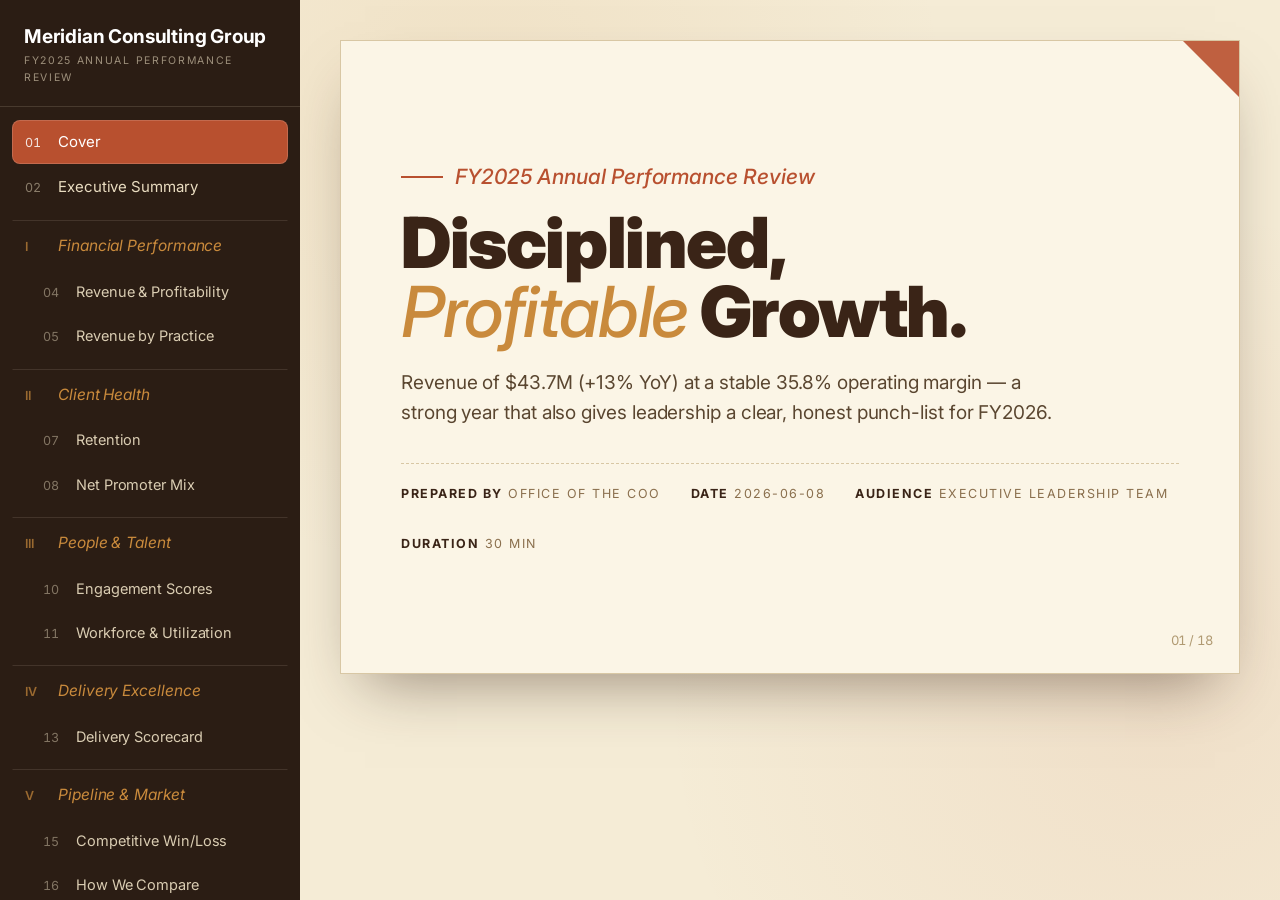
==== .claude/skills/compose-html-slides/references/example_deck.html @ 45d99c1e "feat: compose-html-slides スキルを追加（narrative.md → HTMLスライドデッキ） - compose-html-slides スキルを新規作成（プロジェクトスコ" ====
<!DOCTYPE html>
<html lang="en">
<head>
<meta charset="UTF-8">
<meta name="viewport" content="width=device-width, initial-scale=1.0">
<title>FY2025 Annual Performance Review — Meridian Consulting Group</title>
<link rel="preconnect" href="https://fonts.googleapis.com">
<link rel="preconnect" href="https://fonts.gstatic.com" crossorigin>
<link href="https://fonts.googleapis.com/css2?family=Inter:ital,wght@0,400..900;1,400..700&display=swap" rel="stylesheet">
<style>
  :root{
    /* ============ PALETTE ============ */
    --paper:#f5ecd6; --ink:#2b1d14; --espresso:#3a2417; --crema:#c98a3c;
    --terracotta:#b8502f; --olive:#7a7340; --line:#d8c7a4; --soft:#efe2c4;
    --nav-bg:#2b1d14; --nav-ink:#e9dcc0; --good:#6f7a3a;

    /* ============ TYPE SCALE ============
       ▼▼ MASTER KNOB — change ONLY this to resize EVERY piece of text on every
          slide at once.  1 = 100% (as designed) · 1.1 = +10% · 0.9 = −10%.
       To nudge a single role instead, edit its individual token below. */
    --fs-scale:1;

    /* headings & display */
    --fs-h1:         calc(clamp(40px,5.5vw,72px) * var(--fs-scale));
    --fs-h2:         calc(28px   * var(--fs-scale));
    --fs-h2i:        calc(15px   * var(--fs-scale));   /* circled section number */
    --fs-kicker:     calc(21px   * var(--fs-scale));   /* "Part I" / eyebrow      */
    --fs-quote:      calc(clamp(26px,3.3vw,42px) * var(--fs-scale));
    --fs-statnum:    calc(clamp(32px,4.4vw,52px) * var(--fs-scale));
    --fs-donutnum:   calc(34px   * var(--fs-scale));
    --fs-calloutbig: calc(54px   * var(--fs-scale));

    /* body & labels */
    --fs-lede:       calc(19px   * var(--fs-scale));   /* primary slide prose     */
    --fs-lede-sm:    calc(16.5px * var(--fs-scale));   /* secondary slide prose    */
    --fs-meta:       calc(12.5px * var(--fs-scale));   /* cover meta row           */
    --fs-statcap:    calc(14px   * var(--fs-scale));
    --fs-src:        calc(12.5px * var(--fs-scale));   /* source attribution       */
    --fs-note:       calc(11px   * var(--fs-scale));
    --fs-pageno:     calc(13px   * var(--fs-scale));

    /* chart elements */
    --fs-bartitle:   calc(17px   * var(--fs-scale));
    --fs-barname:    calc(17px   * var(--fs-scale));
    --fs-barval:     calc(17px   * var(--fs-scale));
    --fs-barsmall:   calc(13px   * var(--fs-scale));
    --fs-tick:       calc(11px   * var(--fs-scale));
    --fs-chip:       calc(13px   * var(--fs-scale));
    --fs-legend:     calc(15.5px * var(--fs-scale));
    --fs-donutcap:   calc(11px   * var(--fs-scale));
    --fs-vlab:       calc(18px   * var(--fs-scale));   /* line-chart value labels  */
    --fs-xlab:       calc(13px   * var(--fs-scale));   /* line-chart x labels      */
    --fs-callout:    calc(16px   * var(--fs-scale));
    --fs-bullegend:  calc(14px   * var(--fs-scale));
    --fs-bullbl:     calc(15px   * var(--fs-scale));
    --fs-bulsmall:   calc(12.5px * var(--fs-scale));
    --fs-bulvals:    calc(13.5px * var(--fs-scale));

    /* points / takeaways / q&a */
    --fs-ptic:       calc(23px   * var(--fs-scale));
    --fs-pth3:       calc(17px   * var(--fs-scale));
    --fs-ptp:        calc(14px   * var(--fs-scale));
    --fs-take:       calc(17px   * var(--fs-scale));
    --fs-qaq:        calc(20px   * var(--fs-scale));
    --fs-qaa:        calc(16.5px * var(--fs-scale));

    /* left nav */
    --fs-brand:      calc(19px   * var(--fs-scale));
    --fs-brandsub:   calc(10.5px * var(--fs-scale));
    --fs-nav:        calc(15px   * var(--fs-scale));
    --fs-navnum:     calc(12.5px * var(--fs-scale));
    --fs-navpart:    calc(15.5px * var(--fs-scale));
    --fs-navsub:     calc(14.5px * var(--fs-scale));
    --fs-foot:       calc(12px   * var(--fs-scale));

    /* ============ LAYOUT ============ */
    --nav-w:300px;          /* left navigation width                              */
    --slide-max:1040px;     /* slide content max width                            */
    --slide-min-h:585px;    /* 1040*9/16 ≈ 585 → minimum 16:9; grows taller w/ content */
    --slide-pad:56px 60px;  /* slide inner padding                                */
    --fs-watermark:340px;   /* decorative chapter numeral (independent of --fs-scale) */
  }
  *{box-sizing:border-box;margin:0;padding:0;}
  body{font-family:"Inter",-apple-system,system-ui,sans-serif;color:var(--ink);
    background:var(--espresso);line-height:1.6;-webkit-font-smoothing:antialiased;
    letter-spacing:-.005em;display:flex;height:100vh;overflow:hidden;}
  /* tabular figures for all numeric display elements (column alignment) */
  .stat .num,.bar .val,.bul .vals,.pageno,.donut .center b,.legend b,.chip,
  .linechart .vlab,.nav a .n{font-variant-numeric:tabular-nums;font-feature-settings:"tnum" 1;}

  /* ============ LEFT NAV ============ */
  .nav{width:var(--nav-w);flex:0 0 var(--nav-w);background:var(--nav-bg);color:var(--nav-ink);
    height:100vh;overflow-y:auto;padding:26px 0;display:flex;flex-direction:column;}
  .nav .brand{padding:0 24px 20px;border-bottom:1px solid rgba(233,220,192,.15);}
  .nav .brand b{font-family:"Inter",sans-serif;font-size:var(--fs-brand);color:#fff;display:block;letter-spacing:-.01em;line-height:1.2;}
  .nav .brand span{font-size:var(--fs-brandsub);letter-spacing:.16em;text-transform:uppercase;opacity:.6;display:block;margin-top:4px;}
  .nav ul{list-style:none;padding:12px 0;flex:1;}
  .nav li{margin:1px 12px;}
  .nav a{display:flex;gap:11px;align-items:baseline;padding:9px 12px;border-radius:8px;
    text-decoration:none;color:var(--nav-ink);font-size:var(--fs-nav);transition:.18s;border:1px solid transparent;}
  .nav a .n{font-family:"Inter",sans-serif;font-size:var(--fs-navnum);opacity:.5;min-width:22px;}
  .nav a:hover{background:rgba(233,220,192,.08);}
  .nav a.active{background:var(--terracotta);color:#fff;border-color:rgba(255,255,255,.15);}
  .nav a.active .n{opacity:.85;}
  .nav a.part{margin-top:11px;font-family:"Inter",sans-serif;font-style:italic;font-size:var(--fs-navpart);
    color:var(--crema);border-top:1px solid rgba(233,220,192,.12);border-radius:0 0 8px 8px;padding-top:13px;}
  .nav a.part .n{font-style:normal;font-weight:600;opacity:.7;}
  .nav a.part:hover{background:rgba(233,220,192,.06);}
  .nav a.part.active{background:var(--terracotta);color:#fff;border-radius:8px;border-top-color:transparent;}
  .nav a.sub{padding-left:30px;font-size:var(--fs-navsub);opacity:.92;}
  .nav .foot{padding:16px 24px 0;font-size:var(--fs-foot);opacity:.45;border-top:1px solid rgba(233,220,192,.15);}
  .nav .foot kbd{background:rgba(233,220,192,.15);border-radius:4px;padding:1px 6px;font-family:inherit;}

  /* ============ RIGHT STAGE ============ */
  .stage{flex:1;height:100vh;overflow-y:auto;padding:40px;
    background:var(--paper);
    background-image:
      radial-gradient(circle at 18% 12%, rgba(201,138,60,.10), transparent 42%),
      radial-gradient(circle at 88% 78%, rgba(184,80,47,.08), transparent 45%);}

  .slide{display:none;max-width:var(--slide-max);margin:0 auto;background:#fbf5e6;
    border:1px solid var(--line);min-height:var(--slide-min-h);
    box-shadow:0 30px 60px -25px rgba(58,36,23,.5);
    padding:var(--slide-pad);position:relative;overflow:hidden;
    animation:fade .45s ease;}
  .slide.show{display:block;}
  @keyframes fade{from{opacity:0;transform:translateY(12px);}to{opacity:1;transform:none;}}
  .slide::after{content:"";position:absolute;top:0;right:0;width:0;height:0;
    border-style:solid;border-width:0 56px 56px 0;
    border-color:transparent var(--terracotta) transparent transparent;opacity:.9;}
  .pageno{position:absolute;bottom:22px;right:26px;font-family:"Inter",sans-serif;
    font-size:var(--fs-pageno);color:#b09a72;}

  /* shared type */
  .kicker{font-family:"Inter",sans-serif;font-style:italic;font-weight:500;color:var(--terracotta);
    font-size:var(--fs-kicker);display:flex;align-items:center;gap:12px;}
  .kicker::before{content:"";width:42px;height:2px;background:var(--terracotta);}
  h1{font-family:"Inter",sans-serif;font-weight:900;font-size:var(--fs-h1);
    line-height:.98;letter-spacing:-.02em;color:var(--espresso);margin:14px 0 8px;}
  h1 em{font-style:italic;font-weight:500;color:var(--crema);}
  h2{font-family:"Inter",sans-serif;font-weight:600;font-size:var(--fs-h2);color:var(--espresso);
    margin-bottom:10px;display:flex;align-items:baseline;gap:12px;}
  h2 i{font-style:normal;color:var(--crema);font-size:var(--fs-h2i);border:1.5px solid var(--crema);
    border-radius:50%;width:30px;height:30px;display:inline-flex;align-items:center;justify-content:center;flex:0 0 auto;}
  .lede{max-width:680px;color:#5a4630;font-size:var(--fs-lede);margin-top:14px;}
  .lede.sm{font-size:var(--fs-lede-sm);}

  /* source attribution */
  .src{margin-top:18px;font-size:var(--fs-src);color:#9a815c;font-style:italic;letter-spacing:.02em;}
  .src + .src{margin-top:3px;}
  .note{font-size:var(--fs-note);color:#b08a5a;font-style:italic;}

  /* cover / chapter */
  .cover{display:flex;flex-direction:column;justify-content:center;min-height:520px;}
  .cover .meta{margin-top:34px;padding-top:20px;border-top:1px dashed var(--line);
    display:flex;gap:30px;flex-wrap:wrap;font-size:var(--fs-meta);color:#8a6f4d;text-transform:uppercase;letter-spacing:.12em;}
  .cover .meta b{color:var(--espresso);}
  .chapter .watermark{position:absolute;top:-30px;right:20px;font-family:"Inter",sans-serif;
    font-weight:900;font-size:var(--fs-watermark);line-height:1;color:rgba(184,80,47,.07);pointer-events:none;z-index:0;}
  .chapter .cover{position:relative;z-index:1;}
  .chapter h1{font-weight:800;}

  /* stats */
  .stats{display:grid;grid-template-columns:repeat(3,1fr);margin:8px 0 0;
    border-top:2px solid var(--espresso);border-bottom:2px solid var(--espresso);}
  .stats.four{grid-template-columns:repeat(4,1fr);}
  .stat{padding:26px 20px;border-right:1px solid var(--line);}
  .stat:last-child{border-right:none;}
  .stat .num{font-family:"Inter",sans-serif;font-weight:900;font-size:var(--fs-statnum);
    line-height:1;color:var(--terracotta);letter-spacing:-.02em;}
  .stat .num span{font-size:.40em;color:var(--espresso);font-weight:600;}
  .stat .cap{margin-top:10px;font-size:var(--fs-statcap);color:#6b543a;}

  /* bars */
  .barwrap{margin-top:6px;}
  .bar-title{font-family:"Inter",sans-serif;font-size:var(--fs-bartitle);color:var(--espresso);margin:0 0 14px;font-weight:600;}
  .bar{margin-bottom:16px;}
  .bar .row{display:flex;justify-content:space-between;align-items:baseline;margin-bottom:6px;}
  .bar .name{font-size:var(--fs-barname);font-weight:500;}
  .bar .val{font-family:"Inter",sans-serif;font-weight:600;font-size:var(--fs-barval);color:var(--terracotta);}
  .bar .val small{font-family:"Inter",sans-serif;font-weight:400;font-size:var(--fs-barsmall);color:#9a815c;margin-left:4px;}
  .track{height:16px;background:var(--soft);border-radius:3px;overflow:hidden;position:relative;}
  .fill{height:100%;width:0;border-radius:3px;background:linear-gradient(90deg,var(--crema),var(--terracotta));}
  .fill.down{background:linear-gradient(90deg,#bcae7a,var(--olive));}
  .show .fill{animation:grow 1.1s cubic-bezier(.2,.7,.2,1) forwards;}
  @keyframes grow{to{width:var(--w);}}
  .tick{position:absolute;top:-3px;bottom:-3px;width:2px;background:var(--espresso);opacity:.55;}
  .tick::after{content:attr(data-label);position:absolute;top:-15px;left:50%;transform:translateX(-50%);
    font-size:var(--fs-tick);color:#8a6f4d;white-space:nowrap;font-family:"Inter",sans-serif;}
  .chip{font-family:"Inter",sans-serif;font-weight:600;font-size:var(--fs-chip);margin-left:10px;padding:1px 8px;border-radius:11px;}
  .chip.up{color:var(--good);background:rgba(111,122,58,.14);}
  .chip.dn{color:var(--terracotta);background:rgba(184,80,47,.12);}

  /* two-col */
  .two{display:grid;grid-template-columns:1fr 1fr;gap:46px;align-items:start;margin-top:8px;}
  .two.wide-left{grid-template-columns:1.15fr .85fr;}

  /* donut */
  .donut-wrap{display:flex;flex-direction:column;align-items:center;gap:22px;}
  .donut{position:relative;width:210px;height:210px;}
  .donut svg{transform:rotate(-90deg);}
  .ring{fill:none;stroke-width:28;stroke-dasharray:var(--dash);stroke-dashoffset:var(--off);}
  .show .ring{animation:draw 1.3s ease forwards;}
  @keyframes draw{from{stroke-dasharray:0 999;}}
  .donut .center{position:absolute;inset:0;display:flex;flex-direction:column;align-items:center;justify-content:center;}
  .donut .center b{font-family:"Inter",sans-serif;font-size:var(--fs-donutnum);color:var(--espresso);line-height:1;}
  .donut .center span{font-size:var(--fs-donutcap);color:#8a6f4d;letter-spacing:.1em;}
  .legend{display:flex;flex-direction:column;gap:9px;width:100%;}
  .legend div{display:flex;align-items:center;gap:10px;font-size:var(--fs-legend);}
  .legend i{width:13px;height:13px;border-radius:3px;flex:0 0 auto;}
  .legend b{margin-left:auto;font-family:"Inter",sans-serif;}
  .legend small{color:#8a6f4d;}

  /* line chart */
  .linechart{width:100%;height:auto;}
  .linechart .axis{stroke:var(--line);stroke-width:1;}
  .linechart .area{fill:url(#lg);opacity:.9;}
  .linechart .ln{fill:none;stroke:var(--terracotta);stroke-width:3;stroke-linejoin:round;
    stroke-dasharray:900;stroke-dashoffset:900;}
  .show .linechart .ln{animation:trace 1.4s ease forwards;}
  @keyframes trace{to{stroke-dashoffset:0;}}
  .linechart .dot{fill:#fbf5e6;stroke:var(--terracotta);stroke-width:3;}
  .linechart .vlab{font-family:"Inter",sans-serif;font-weight:700;font-size:var(--fs-vlab);fill:var(--espresso);text-anchor:middle;}
  .linechart .xlab{font-size:var(--fs-xlab);fill:#8a6f4d;text-anchor:middle;}

  /* points */
  .plist{display:grid;grid-template-columns:repeat(3,1fr);gap:26px;margin-top:8px;}
  .pt .ic{width:48px;height:48px;border-radius:13px;background:var(--espresso);color:#fbf5e6;
    display:flex;align-items:center;justify-content:center;font-family:"Inter",sans-serif;
    font-style:italic;font-size:var(--fs-ptic);margin-bottom:14px;}
  .pt:nth-child(2) .ic{background:var(--terracotta);}
  .pt:nth-child(3) .ic{background:var(--olive);}
  .pt h3{font-size:var(--fs-pth3);color:var(--espresso);margin-bottom:6px;}
  .pt p{font-size:var(--fs-ptp);color:#6b543a;}

  /* callout */
  .callout{margin-top:24px;border-left:5px solid var(--terracotta);background:#fff;
    padding:18px 24px;border-radius:0 10px 10px 0;display:flex;align-items:center;gap:22px;}
  .callout .big{font-family:"Inter",sans-serif;font-weight:900;font-size:var(--fs-calloutbig);color:var(--terracotta);line-height:1;}
  .callout .txt{font-size:var(--fs-callout);color:#5a4630;}
  .callout .txt b{color:var(--espresso);}

  /* bullet (benchmark) chart */
  .bullet-legend{display:flex;gap:22px;flex-wrap:wrap;font-size:var(--fs-bullegend);color:#6b543a;margin:6px 0 18px;}
  .bullet-legend span{display:flex;align-items:center;gap:7px;}
  .bullet-legend .dotm{width:13px;height:13px;border-radius:50%;background:var(--terracotta);border:2px solid #fff;box-shadow:0 1px 2px rgba(0,0,0,.3);}
  .bullet-legend .linei{width:14px;height:2px;background:#9a815c;}
  .bullet-legend .linet{width:14px;height:2px;background:var(--olive);}
  .bul{display:grid;grid-template-columns:230px 1fr 140px;gap:16px;align-items:center;margin-bottom:12px;}
  .bul .lbl{font-size:var(--fs-bullbl);color:var(--ink);line-height:1.3;}
  .bul .lbl small{display:block;color:#9a815c;font-size:var(--fs-bulsmall);}
  .bul .track2{position:relative;height:20px;background:var(--soft);border-radius:5px;}
  .bul .band{position:absolute;top:0;bottom:0;background:rgba(122,115,64,.16);border-radius:5px;}
  .bul .ind{position:absolute;top:-3px;bottom:-3px;width:2px;background:#9a815c;}
  .bul .topq{position:absolute;top:-3px;bottom:-3px;width:2px;background:var(--olive);}
  .bul .mcg{position:absolute;top:50%;width:14px;height:14px;border-radius:50%;background:var(--terracotta);
    transform:translate(-50%,-50%);border:2px solid #fff;box-shadow:0 1px 3px rgba(0,0,0,.35);z-index:2;}
  .bul .vals{font-size:var(--fs-bulvals);color:#8a6f4d;text-align:right;font-family:"Inter",sans-serif;letter-spacing:.01em;}
  .bul .vals b{color:var(--terracotta);}

  /* takeaways */
  .takeaways{list-style:none;margin-top:10px;}
  .takeaways li{position:relative;padding:14px 0 14px 30px;border-bottom:1px dashed var(--line);font-size:var(--fs-take);color:#5a4630;}
  .takeaways li:last-child{border-bottom:none;}
  .takeaways li::before{content:"";position:absolute;left:4px;top:20px;width:9px;height:9px;border-radius:50%;background:var(--terracotta);}
  .takeaways li b{color:var(--espresso);}

  /* Q&A */
  .qa{display:flex;flex-direction:column;gap:18px;margin-top:8px;}
  .qa .item{background:#fff;border:1px solid var(--line);border-radius:12px;padding:20px 24px;}
  .qa .q{font-family:"Inter",sans-serif;font-style:italic;font-weight:500;font-size:var(--fs-qaq);color:var(--terracotta);margin-bottom:8px;}
  .qa .a{font-size:var(--fs-qaa);color:#5a4630;}

  .big-quote{font-family:"Inter",sans-serif;font-size:var(--fs-quote);line-height:1.25;
    color:var(--espresso);max-width:820px;font-weight:500;}
  .big-quote em{color:var(--terracotta);font-style:italic;}
</style>
</head>
<body>

  <!-- ============ LEFT NAVIGATION ============ -->
  <nav class="nav">
    <div class="brand">
      <b>Meridian Consulting Group</b>
      <span>FY2025 Annual Performance Review</span>
    </div>
    <ul id="navlist">
      <li><a href="#" data-i="0" class="active"><span class="n">01</span>Cover</a></li>
      <li><a href="#" data-i="1"><span class="n">02</span>Executive Summary</a></li>

      <li><a href="#" data-i="2" class="part"><span class="n">I</span>Financial Performance</a></li>
      <li><a href="#" data-i="3" class="sub"><span class="n">04</span>Revenue &amp; Profitability</a></li>
      <li><a href="#" data-i="4" class="sub"><span class="n">05</span>Revenue by Practice</a></li>

      <li><a href="#" data-i="5" class="part"><span class="n">II</span>Client Health</a></li>
      <li><a href="#" data-i="6" class="sub"><span class="n">07</span>Retention</a></li>
      <li><a href="#" data-i="7" class="sub"><span class="n">08</span>Net Promoter Mix</a></li>

      <li><a href="#" data-i="8" class="part"><span class="n">III</span>People &amp; Talent</a></li>
      <li><a href="#" data-i="9" class="sub"><span class="n">10</span>Engagement Scores</a></li>
      <li><a href="#" data-i="10" class="sub"><span class="n">11</span>Workforce &amp; Utilization</a></li>

      <li><a href="#" data-i="11" class="part"><span class="n">IV</span>Delivery Excellence</a></li>
      <li><a href="#" data-i="12" class="sub"><span class="n">13</span>Delivery Scorecard</a></li>

      <li><a href="#" data-i="13" class="part"><span class="n">V</span>Pipeline &amp; Market</a></li>
      <li><a href="#" data-i="14" class="sub"><span class="n">15</span>Competitive Win/Loss</a></li>
      <li><a href="#" data-i="15" class="sub"><span class="n">16</span>How We Compare</a></li>

      <li><a href="#" data-i="16" class="part"><span class="n">VI</span>Conclusion</a></li>
      <li><a href="#" data-i="17" class="sub"><span class="n">18</span>Anticipated Q&amp;A</a></li>
    </ul>
    <div class="foot">
      <kbd>←</kbd> <kbd>→</kbd> to navigate
    </div>
  </nav>

  <!-- ============ RIGHT STAGE ============ -->
  <main class="stage" id="stage">

    <!-- 01 — COVER -->
    <section class="slide show">
      <div class="cover">
        <p class="kicker">FY2025 Annual Performance Review</p>
        <h1>Disciplined,<br><em>Profitable</em> Growth.</h1>
        <p class="lede">Revenue of $43.7M (+13% YoY) at a stable 35.8% operating margin — a strong year that also gives leadership a clear, honest punch-list for FY2026.</p>
        <div class="meta">
          <div><b>Prepared by</b> Office of the COO</div>
          <div><b>Date</b> 2026-06-08</div>
          <div><b>Audience</b> Executive Leadership Team</div>
          <div><b>Duration</b> 30 min</div>
        </div>
      </div>
      <div class="pageno"></div>
    </section>

    <!-- 02 — EXECUTIVE SUMMARY -->
    <section class="slide">
      <h2><i>0</i>Executive Summary</h2>
      <p class="lede sm" style="margin-bottom:26px;">FY2025 was a year of disciplined, profitable growth — the third consecutive year of double-digit revenue growth — while we scaled without diluting profitability.</p>
      <div class="stats four">
        <div class="stat"><div class="num">$43.7<span>M</span></div><div class="cap">Firm revenue &nbsp;<b style="color:var(--good)">+13% YoY</b></div></div>
        <div class="stat"><div class="num">35.8<span>%</span></div><div class="cap">Operating margin (held steady)</div></div>
        <div class="stat"><div class="num">89<span>%</span></div><div class="cap">Client retention (recovered)</div></div>
        <div class="stat"><div class="num">72<span>/100</span></div><div class="cap">Employee engagement (up from 69)</div></div>
      </div>
      <p class="lede sm" style="margin-top:26px;">The year was not without friction, and this review presents it plainly: on-time delivery fell to <b>55%</b>, the competitive win rate runs below benchmark, and the NPS mix skewed toward detractors. Underneath several signals is one root cause — capacity and development pressure on early-tenure and Technology &amp; Digital staff. The deck walks through five pillars — Financials, Clients, People, Delivery, and Market Position — and frames the investments that protect FY2026 growth.</p>
      <div class="pageno"></div>
    </section>

    <!-- 03 — CHAPTER I -->
    <section class="slide chapter">
      <div class="watermark">I</div>
      <div class="cover">
        <p class="kicker">Part I</p>
        <h1>Financial<br><em>Performance</em></h1>
        <p class="lede">Broad-based growth at a margin that simply will not move — the story that makes FY2026 reinvestment affordable rather than dilutive.</p>
      </div>
      <div class="pageno"></div>
    </section>

    <!-- 04 — REVENUE & PROFITABILITY -->
    <section class="slide">
      <h2><i>1</i>Revenue &amp; Profitability Trend</h2>
      <p class="lede sm" style="margin-bottom:22px;">Revenue grew from $38.7M to $43.7M (+13%), with operating profit rising in lockstep to $15.7M. The headline is the flat margin line: across three years of ~13–17% growth, operating margin has not moved off ~35.7%.</p>
      <div class="barwrap">
        <div class="bar"><div class="row"><span class="name">FY2023</span><span class="val">$33.4M <small>· $11.9M profit · 35.7% margin</small></span></div><div class="track"><div class="fill" style="--w:76.4%"></div></div></div>
        <div class="bar"><div class="row"><span class="name">FY2024</span><span class="val">$38.7M <small>· $13.8M profit · 35.6% margin</small></span></div><div class="track"><div class="fill" style="--w:88.6%"></div></div></div>
        <div class="bar"><div class="row"><span class="name">FY2025</span><span class="val">$43.7M <small>· $15.7M profit · 35.8% margin</small></span></div><div class="track"><div class="fill" style="--w:100%"></div></div></div>
      </div>
      <div class="callout">
        <div class="big">35.7%</div>
        <div class="txt"><b>Operating margin, essentially unchanged for three years.</b> Cost-to-serve is scaling proportionally rather than eroding — this is what makes the FY2026 reinvestment case affordable rather than dilutive.</div>
      </div>
      <p class="src">Source: financials/monthly_financials.csv</p>
      <div class="pageno"></div>
    </section>

    <!-- 05 — REVENUE BY PRACTICE -->
    <section class="slide">
      <h2><i>2</i>Revenue by Practice</h2>
      <p class="lede sm" style="margin-bottom:22px;">Growth was broad-based — every practice grew 12–14% YoY, with no single practice carrying the firm. The even spread is a resilience signal, though Technology &amp; Digital, our growth engine, is also the practice flagging the most acute capacity strain.</p>
      <div class="barwrap">
        <div class="bar"><div class="row"><span class="name">Technology &amp; Digital</span><span class="val">$12.3M <small>+13.1% YoY</small></span></div><div class="track"><div class="fill" style="--w:100%"></div></div></div>
        <div class="bar"><div class="row"><span class="name">Strategy &amp; Growth</span><span class="val">$9.6M <small>+12.0% YoY</small></span></div><div class="track"><div class="fill" style="--w:78%"></div></div></div>
        <div class="bar"><div class="row"><span class="name">Operations Excellence</span><span class="val">$8.7M <small>+13.5% YoY</small></span></div><div class="track"><div class="fill" style="--w:70.7%"></div></div></div>
        <div class="bar"><div class="row"><span class="name">Finance &amp; Risk</span><span class="val">$7.8M <small>+13.3% YoY</small></span></div><div class="track"><div class="fill" style="--w:63.4%"></div></div></div>
        <div class="bar"><div class="row"><span class="name">HR &amp; People</span><span class="val">$5.2M <small>+13.0% YoY</small></span></div><div class="track"><div class="fill" style="--w:42.3%"></div></div></div>
      </div>
      <p class="lede sm" style="margin-top:20px;">The balance across practices is a deliberate strength — but it places a premium on staffing the Technology &amp; Digital pipeline without burning out the team delivering it.</p>
      <p class="src">Source: financials/quarterly_revenue.csv</p>
      <div class="pageno"></div>
    </section>

    <!-- 06 — CHAPTER II -->
    <section class="slide chapter">
      <div class="watermark">II</div>
      <div class="cover">
        <p class="kicker">Part II</p>
        <h1>Client<br><em>Health</em></h1>
        <p class="lede">Retention recovered, but a detractor-heavy promoter mix is the clearest "watch" signal on the client side — and it tracks the delivery friction ahead.</p>
      </div>
      <div class="pageno"></div>
    </section>

    <!-- 07 — RETENTION -->
    <section class="slide">
      <h2><i>3</i>Retention</h2>
      <p class="lede sm" style="margin-bottom:14px;">Client retention rebounded to <b>89%</b>, recovering most of the ground lost in FY2024 (85%) though still below the FY2023 high of 93%. FY2025 non-renewals spread across pricing, competitive switching, and budget cuts — no systemic churn driver.</p>
      <svg class="linechart" viewBox="0 0 560 240" role="img" aria-label="Renewal rate by fiscal year">
        <defs>
          <linearGradient id="lg" x1="0" y1="0" x2="0" y2="1">
            <stop offset="0%" stop-color="#c98a3c" stop-opacity=".55"/>
            <stop offset="100%" stop-color="#c98a3c" stop-opacity="0"/>
          </linearGradient>
        </defs>
        <line class="axis" x1="40" y1="195" x2="520" y2="195"></line>
        <polygon class="area" points="80,195 80,56.3 280,141.7 480,99 480,195"></polygon>
        <polyline class="ln" points="80,56.3 280,141.7 480,99"></polyline>
        <circle class="dot" cx="80" cy="56.3" r="6"></circle>
        <circle class="dot" cx="280" cy="141.7" r="6"></circle>
        <circle class="dot" cx="480" cy="99" r="6"></circle>
        <text class="vlab" x="80" y="40">93%</text>
        <text class="vlab" x="280" y="125">85%</text>
        <text class="vlab" x="480" y="83">89%</text>
        <text class="xlab" x="80" y="218">FY2023</text>
        <text class="xlab" x="280" y="218">FY2024</text>
        <text class="xlab" x="480" y="218">FY2025</text>
      </svg>
      <p class="lede sm" style="margin-top:8px;">The recovery is encouraging — but two of the FY2025 losses were to direct competitors, a thread we pick up in Market Position.</p>
      <p class="src">Source: clients/client_retention.csv</p>
      <div class="pageno"></div>
    </section>

    <!-- 08 — NPS MIX -->
    <section class="slide">
      <h2><i>4</i>Net Promoter Mix</h2>
      <p class="lede sm" style="margin-bottom:24px;">Average NPS sits around the industry midpoint — but the underlying FY2025 distribution deserves an honest read: detractors outnumbered promoters across 112 surveys. This is the clearest "watch" signal on the client side, and it aligns with the delivery friction ahead.</p>
      <div class="two">
        <div class="donut-wrap">
          <div class="donut">
            <svg width="210" height="210" viewBox="0 0 210 210">
              <circle class="ring" cx="105" cy="105" r="87" stroke="#b8502f" style="--dash:244 547;--off:0"></circle>
              <circle class="ring" cx="105" cy="105" r="87" stroke="#c98a3c" style="--dash:161 547;--off:-244"></circle>
              <circle class="ring" cx="105" cy="105" r="87" stroke="#7a7340" style="--dash:142 547;--off:-405"></circle>
            </svg>
            <div class="center"><b>112</b><span>SURVEYS</span></div>
          </div>
          <div class="legend">
            <div><i style="background:#7a7340"></i>Promoter <b>29 <small>· 26%</small></b></div>
            <div><i style="background:#c98a3c"></i>Passive <b>33 <small>· 29%</small></b></div>
            <div><i style="background:#b8502f"></i>Detractor <b>50 <small>· 45%</small></b></div>
          </div>
        </div>
        <div style="align-self:center;">
          <p class="big-quote" style="font-size:calc(26px * var(--fs-scale));">Don't let a midpoint <em>average</em> mask a detractor-heavy <em>mix</em>.</p>
          <p class="lede sm" style="margin-top:18px;">Closing the delivery gap is the most direct lever on this score — clients notice when timelines slip.</p>
        </div>
      </div>
      <p class="src">Source: clients/nps_survey_results.csv</p>
      <div class="pageno"></div>
    </section>

    <!-- 09 — CHAPTER III -->
    <section class="slide chapter">
      <div class="watermark">III</div>
      <div class="cover">
        <p class="kicker">Part III</p>
        <h1>People<br>&amp; <em>Talent</em></h1>
        <p class="lede">Engagement is up overall, but two flags — career-growth clarity and work-life balance — concentrate in early-tenure and Technology &amp; Digital staff.</p>
      </div>
      <div class="pageno"></div>
    </section>

    <!-- 10 — ENGAGEMENT -->
    <section class="slide">
      <h2><i>5</i>Engagement Scores</h2>
      <p class="lede sm" style="margin-bottom:22px;">Overall engagement rose to <b>72/100</b> (from 69), with gains in leadership satisfaction and willingness to recommend MCG. Two categories moved the other way — and leadership has already committed follow-up actions (promotion rubrics, a utilization cap, semi-annual comp reviews). <span class="note">Bars show FY2025; the tick marks FY2024.</span></p>
      <div class="barwrap">
        <div class="bar"><div class="row"><span class="name">Overall engagement</span><span class="val">72<span class="chip up">+3</span></span></div><div class="track"><div class="fill" style="--w:72%"></div><div class="tick" data-label="FY24" style="left:69%"></div></div></div>
        <div class="bar"><div class="row"><span class="name">Would recommend MCG as employer</span><span class="val">68%<span class="chip up">+5</span></span></div><div class="track"><div class="fill" style="--w:68%"></div><div class="tick" data-label="FY24" style="left:63%"></div></div></div>
        <div class="bar"><div class="row"><span class="name">Plan to stay 2+ years</span><span class="val">61%<span class="chip up">+4</span></span></div><div class="track"><div class="fill" style="--w:61%"></div><div class="tick" data-label="FY24" style="left:57%"></div></div></div>
        <div class="bar"><div class="row"><span class="name">Satisfaction with leadership</span><span class="val">74<span class="chip up">+3</span></span></div><div class="track"><div class="fill" style="--w:74%"></div><div class="tick" data-label="FY24" style="left:71%"></div></div></div>
        <div class="bar"><div class="row"><span class="name">Satisfaction with career growth</span><span class="val">61<span class="chip dn">−4</span></span></div><div class="track"><div class="fill down" style="--w:61%"></div><div class="tick" data-label="FY24" style="left:65%"></div></div></div>
        <div class="bar"><div class="row"><span class="name">Work-life balance</span><span class="val">58<span class="chip dn">−2</span></span></div><div class="track"><div class="fill down" style="--w:58%"></div><div class="tick" data-label="FY24" style="left:60%"></div></div></div>
      </div>
      <p class="lede sm" style="margin-top:18px;">The declines are concentrated, not broad: career-growth clarity at the Consultant→Senior and Manager→Senior Manager transitions, and utilization pressure in Technology &amp; Digital, which scored work-life balance at just 48/100.</p>
      <p class="src">Source: people/team_survey_fy25.txt</p>
      <div class="pageno"></div>
    </section>

    <!-- 11 — WORKFORCE & UTILIZATION -->
    <section class="slide">
      <h2><i>6</i>Workforce &amp; Utilization</h2>
      <div class="stats four" style="margin-bottom:26px;">
        <div class="stat"><div class="num">105</div><div class="cap">Consultants at year-end</div></div>
        <div class="stat"><div class="num">73.5<span>%</span></div><div class="cap">Average utilization</div></div>
        <div class="stat"><div class="num">55<span>/56</span></div><div class="cap">Hires actual vs. planned</div></div>
        <div class="stat"><div class="num">~9</div><div class="cap">Voluntary departures</div></div>
      </div>
      <div class="barwrap">
        <p class="bar-title">Average utilization by practice — balanced near the firm-level 73.5%</p>
        <div class="bar"><div class="row"><span class="name">Strategy &amp; Growth</span><span class="val">75.6%</span></div><div class="track"><div class="fill" style="--w:75.6%"></div></div></div>
        <div class="bar"><div class="row"><span class="name">Technology &amp; Digital</span><span class="val">74.0%</span></div><div class="track"><div class="fill" style="--w:74%"></div></div></div>
        <div class="bar"><div class="row"><span class="name">Operations Excellence</span><span class="val">73.6%</span></div><div class="track"><div class="fill" style="--w:73.6%"></div></div></div>
        <div class="bar"><div class="row"><span class="name">HR &amp; People</span><span class="val">73.0%</span></div><div class="track"><div class="fill" style="--w:73%"></div></div></div>
        <div class="bar"><div class="row"><span class="name">Finance &amp; Risk</span><span class="val">71.7%</span></div><div class="track"><div class="fill" style="--w:71.7%"></div></div></div>
      </div>
      <p class="lede sm" style="margin-top:18px;">Utilization is balanced at the firm level; the talent risk is specific and addressable — early-tenure development clarity and targeted Tech &amp; Digital hiring, both already owned actions. Early-tenure Analysts and Consultants are the highest flight-risk cohort.</p>
      <p class="src">Source: people/monthly_utilization.csv · people/team_survey_fy25.txt</p>
      <div class="pageno"></div>
    </section>

    <!-- 12 — CHAPTER IV -->
    <section class="slide chapter">
      <div class="watermark">IV</div>
      <div class="cover">
        <p class="kicker">Part IV</p>
        <h1>Delivery<br><em>Excellence</em></h1>
        <p class="lede">Delivery is profitable and well-rated — but only 55% on-time. The lever to pull is predictability, which feeds directly back into client sentiment.</p>
      </div>
      <div class="pageno"></div>
    </section>

    <!-- 13 — DELIVERY SCORECARD -->
    <section class="slide">
      <h2><i>7</i>Delivery Scorecard</h2>
      <p class="lede sm" style="margin-bottom:22px;">FY2025 closed 31 projects at a healthy average margin and a solid satisfaction score. The standout concern is on-time delivery — nearly half of completed engagements ran past their planned end date.</p>
      <div class="stats">
        <div class="stat"><div class="num">31</div><div class="cap">Projects completed</div></div>
        <div class="stat"><div class="num">30.6<span>%</span></div><div class="cap">Average project margin</div></div>
        <div class="stat"><div class="num">4.15<span>/5</span></div><div class="cap">Client satisfaction</div></div>
      </div>
      <div class="callout">
        <div class="big">55%</div>
        <div class="txt"><b>On-time delivery — the most actionable problem we carry into FY2026.</b> The operational counterpart to the detractor-heavy NPS mix. <span class="note">[needs verification]</span></div>
      </div>
      <div class="barwrap" style="margin-top:26px;">
        <p class="bar-title">Average project margin by practice — profitability of delivery is sound</p>
        <div class="bar"><div class="row"><span class="name">Finance &amp; Risk</span><span class="val">32.6%</span></div><div class="track"><div class="fill" style="--w:100%"></div></div></div>
        <div class="bar"><div class="row"><span class="name">Technology &amp; Digital</span><span class="val">31.6%</span></div><div class="track"><div class="fill" style="--w:96.9%"></div></div></div>
        <div class="bar"><div class="row"><span class="name">HR &amp; People</span><span class="val">30.3%</span></div><div class="track"><div class="fill" style="--w:92.9%"></div></div></div>
        <div class="bar"><div class="row"><span class="name">Operations Excellence</span><span class="val">29.8%</span></div><div class="track"><div class="fill" style="--w:91.4%"></div></div></div>
        <div class="bar"><div class="row"><span class="name">Strategy &amp; Growth</span><span class="val">27.1%</span></div><div class="track"><div class="fill" style="--w:83.1%"></div></div></div>
      </div>
      <p class="lede sm" style="margin-top:18px;">The issue is schedule discipline and staffing timing, not unprofitable work — the lever to pull is predictability of delivery.</p>
      <p class="src">Source: projects/completed_projects.csv</p>
      <div class="pageno"></div>
    </section>

    <!-- 14 — CHAPTER V -->
    <section class="slide chapter">
      <div class="watermark">V</div>
      <div class="cover">
        <p class="kicker">Part V</p>
        <h1>Pipeline &amp;<br><em>Market</em> Position</h1>
        <p class="lede">Demand isn't the constraint — conversion is. A substantial pipeline against a 29% competitive win rate is the clearest FY2026 growth lever.</p>
      </div>
      <div class="pageno"></div>
    </section>

    <!-- 15 — WIN/LOSS -->
    <section class="slide">
      <h2><i>8</i>Competitive Win/Loss</h2>
      <p class="lede sm" style="margin-bottom:24px;">Of 24 resolved competitive opportunities, we won 7 and lost 17 — a 29% win rate by count, $6.5M won against $13.8M lost. Losses clustered on relationship gaps and timing rather than capability, recurring against MBB and Big Four names entering above the formal process.</p>
      <div class="two">
        <div class="donut-wrap">
          <div class="donut">
            <svg width="210" height="210" viewBox="0 0 210 210">
              <circle class="ring" cx="105" cy="105" r="87" stroke="#3a2417" style="--dash:387 547;--off:0"></circle>
              <circle class="ring" cx="105" cy="105" r="87" stroke="#7a7340" style="--dash:160 547;--off:-387"></circle>
            </svg>
            <div class="center"><b>29%</b><span>WIN RATE</span></div>
          </div>
          <div class="legend">
            <div><i style="background:#7a7340"></i>Won <b>7 deals <small>· $6.5M</small></b></div>
            <div><i style="background:#3a2417"></i>Lost <b>17 deals <small>· $13.8M</small></b></div>
          </div>
        </div>
        <div style="align-self:center;">
          <div class="stats" style="grid-template-columns:1fr;border:none;">
            <div class="stat" style="border:none;padding:0 0 18px;"><div class="num" style="font-size:calc(46px * var(--fs-scale));">~$48<span>M</span></div><div class="cap">Weighted open pipeline across 80 opportunities — the constraint is conversion, not top-of-funnel volume.</div></div>
          </div>
          <p class="lede sm">Keeping senior consultants in the work is a genuine differentiator in the $500K–$1.5M range; our losses trace to C-suite relationship gaps we can invest against.</p>
        </div>
      </div>
      <p class="src">Source: pipeline/win_loss_analysis.csv · pipeline/competitive_intel.txt · pipeline/sales_pipeline.csv</p>
      <div class="pageno"></div>
    </section>

    <!-- 16 — HOW WE COMPARE -->
    <section class="slide">
      <h2><i>9</i>How We Compare to the Market</h2>
      <p class="lede sm" style="margin-bottom:14px;">MCG sits comfortably above average on most operating metrics and approaches top-quartile on margin and revenue per consultant — while trailing the best on win rate and client NPS, the two areas flagged repeatedly.</p>
      <div class="bullet-legend">
        <span><span class="dotm"></span> MCG</span>
        <span><span class="linei"></span> Industry average</span>
        <span><span class="linet"></span> Top quartile</span>
        <span class="note">Oriented so "better" is rightward; attrition inverted (lower is better).</span>
      </div>

      <div class="bul"><div class="lbl">Consultant utilization<small>%</small></div><div class="track2"><div class="band" style="left:16.7%;width:73.3%"></div><div class="ind" style="left:16.7%"></div><div class="topq" style="left:90%"></div><div class="mcg" style="left:46.7%"></div></div><div class="vals"><b>76.2</b> / 73.5 / 80.1</div></div>

      <div class="bul"><div class="lbl">Revenue per consultant<small>$K</small></div><div class="track2"><div class="band" style="left:9.4%;width:84.7%"></div><div class="ind" style="left:9.4%"></div><div class="topq" style="left:94.1%"></div><div class="mcg" style="left:37.6%"></div></div><div class="vals"><b>342</b> / 318 / 390</div></div>

      <div class="bul"><div class="lbl">Average project margin<small>%</small></div><div class="track2"><div class="band" style="left:10%;width:80%"></div><div class="ind" style="left:10%"></div><div class="topq" style="left:90%"></div><div class="mcg" style="left:44%"></div></div><div class="vals"><b>31.4</b> / 28.0 / 36.0</div></div>

      <div class="bul"><div class="lbl">Win rate on competitive RFPs<small>%</small></div><div class="track2"><div class="band" style="left:11.8%;width:76.4%"></div><div class="ind" style="left:11.8%"></div><div class="topq" style="left:88.2%"></div><div class="mcg" style="left:47%"></div></div><div class="vals"><b>39</b> / 33 / 46</div></div>

      <div class="bul"><div class="lbl">Client NPS<small>0–100</small></div><div class="track2"><div class="band" style="left:8%;width:84%"></div><div class="ind" style="left:8%"></div><div class="topq" style="left:92%"></div><div class="mcg" style="left:40%"></div></div><div class="vals"><b>52</b> / 44 / 65</div></div>

      <div class="bul"><div class="lbl">Revenue growth YoY<small>%</small></div><div class="track2"><div class="band" style="left:12.5%;width:79.2%"></div><div class="ind" style="left:12.5%"></div><div class="topq" style="left:91.7%"></div><div class="mcg" style="left:48.3%"></div></div><div class="vals"><b>12.8</b> / 8.5 / 18.0</div></div>

      <div class="bul"><div class="lbl">Voluntary attrition<small>% · lower is better</small></div><div class="track2"><div class="band" style="left:13.3%;width:73.4%"></div><div class="ind" style="left:13.3%"></div><div class="topq" style="left:86.7%"></div><div class="mcg" style="left:36%"></div></div><div class="vals"><b>14.8</b> / 16.5 / 11.0</div></div>

      <div class="bul"><div class="lbl">Revenue from repeat clients<small>%</small></div><div class="track2"><div class="band" style="left:10.5%;width:79%"></div><div class="ind" style="left:10.5%"></div><div class="topq" style="left:89.5%"></div><div class="mcg" style="left:52.6%"></div></div><div class="vals"><b>68</b> / 60 / 75</div></div>

      <p class="lede sm" style="margin-top:18px;">MCG is a healthy, above-market performer whose next tier of growth is gated by conversion and delivery consistency, not by demand or profitability.</p>
      <p class="src">Source: market/industry_benchmarks.csv</p>
      <div class="pageno"></div>
    </section>

    <!-- 17 — CONCLUSION -->
    <section class="slide chapter">
      <div class="watermark">VI</div>
      <div class="cover" style="min-height:auto;">
        <p class="kicker">Conclusion</p>
        <p class="big-quote">A strong, profitable year — and a clear, honest <em>punch-list</em>. The issues share roots, and already have <em>owners</em> and committed actions.</p>
      </div>
      <ul class="takeaways">
        <li><b>Profitable growth held</b> — revenue $43.7M (+13% YoY) at a stable 35.8% operating margin.</li>
        <li><b>Client signals mixed but improving</b> — retention recovered to 89%; NPS mix remains detractor-heavy.</li>
        <li><b>Engagement up, with two flags</b> — overall 72/100, but career-growth clarity and work-life balance declined, concentrated in early-tenure and Technology &amp; Digital staff.</li>
        <li><b>Delivery is profitable but not predictable</b> — 30.6% margin and 4.15 CSAT, undermined by 55% on-time delivery.</li>
        <li><b>Demand isn't the constraint, conversion is</b> — ~$48M weighted pipeline against a 29% competitive win rate, the clearest FY2026 growth lever.</li>
      </ul>
      <div class="pageno"></div>
    </section>

    <!-- 18 — Q&A -->
    <section class="slide">
      <h2><i>10</i>Anticipated Q&amp;A</h2>
      <div class="qa">
        <div class="item">
          <p class="q">Revenue grew 13% — why reinvest now instead of banking the margin?</p>
          <p class="a">Because the margin is exactly what makes reinvestment affordable: at a stable 36% margin, funding promotion rubrics, targeted Tech &amp; Digital hiring, and delivery-PM capacity protects the growth rate without diluting profitability.</p>
        </div>
        <div class="item">
          <p class="q">Is the 55% on-time delivery rate a quality problem or a staffing problem?</p>
          <p class="a">Primarily staffing and schedule discipline, not quality — margins (30.6%) and CSAT (4.15) held up, so the work is good and profitable; it is finishing on schedule that slipped, which is what the delivery-capacity investment targets.</p>
        </div>
        <div class="item">
          <p class="q">Our win rate trails the benchmark — is that a capability gap?</p>
          <p class="a">No — debriefs point to C-suite relationship and timing gaps, not capability; we lose late, above the formal process, to MBB/Big Four brand relationships, which is why the FY2026 plan invests in partner-led account relationships rather than new service lines.</p>
        </div>
      </div>
      <div class="pageno"></div>
    </section>

  </main>

<script>
  const slides = document.querySelectorAll('.slide');
  const links  = document.querySelectorAll('#navlist a');
  let current = 0;

  // auto page numbers: NN / total
  slides.forEach((s,i)=>{
    const p = s.querySelector('.pageno');
    if(p) p.textContent = String(i+1).padStart(2,'0') + ' / ' + String(slides.length).padStart(2,'0');
  });

  function go(i){
    if(i < 0 || i >= slides.length) return;
    slides[current].classList.remove('show');
    links[current].classList.remove('active');
    current = i;
    slides[current].classList.add('show');
    links[current].classList.add('active');
    links[current].scrollIntoView({block:'nearest'});
    document.getElementById('stage').scrollTop = 0; // reset to top on switch
  }

  links.forEach(a=>{
    a.addEventListener('click', e=>{
      e.preventDefault();
      go(parseInt(a.dataset.i,10));
    });
  });

  document.addEventListener('keydown', e=>{
    if(e.key === 'ArrowRight' || e.key === 'PageDown') go(current+1);
    if(e.key === 'ArrowLeft'  || e.key === 'PageUp')   go(current-1);
  });
</script>
</body>
</html>
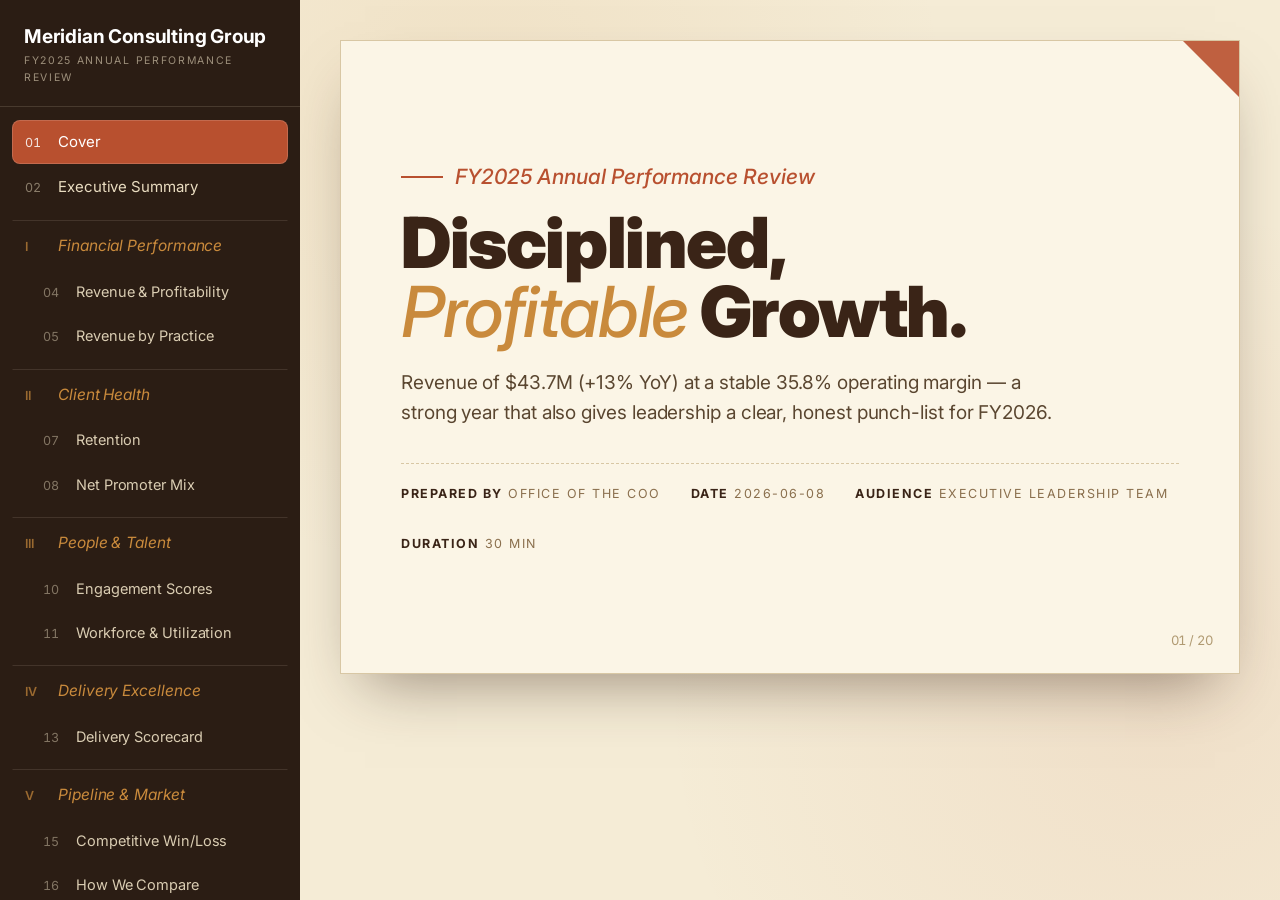
==== commit 1b6152e4: "modify compose-html-slide" ====
--- a/.claude/skills/compose-html-slides/references/example_deck.html
+++ b/.claude/skills/compose-html-slides/references/example_deck.html
@@ -9,7 +9,7 @@
 <link href="https://fonts.googleapis.com/css2?family=Inter:ital,wght@0,400..900;1,400..700&display=swap" rel="stylesheet">
 <style>
   :root{
-    /* ============ PALETTE ============ */
+    /* ============ PALETTE ============ (recolour the whole deck by editing these) */
     --paper:#f5ecd6; --ink:#2b1d14; --espresso:#3a2417; --crema:#c98a3c;
     --terracotta:#b8502f; --olive:#7a7340; --line:#d8c7a4; --soft:#efe2c4;
     --nav-bg:#2b1d14; --nav-ink:#e9dcc0; --good:#6f7a3a;
@@ -308,7 +308,9 @@
       <li><a href="#" data-i="15" class="sub"><span class="n">16</span>How We Compare</a></li>
 
       <li><a href="#" data-i="16" class="part"><span class="n">VI</span>Conclusion</a></li>
-      <li><a href="#" data-i="17" class="sub"><span class="n">18</span>Anticipated Q&amp;A</a></li>
+      <li><a href="#" data-i="17" class="sub"><span class="n">18</span>Summary</a></li>
+      <li><a href="#" data-i="18" class="sub"><span class="n">19</span>Key Takeaways</a></li>
+      <li><a href="#" data-i="19" class="sub"><span class="n">20</span>Anticipated Q&amp;A</a></li>
     </ul>
     <div class="foot">
       <kbd>←</kbd> <kbd>→</kbd> to navigate
@@ -317,6 +319,17 @@
 
   <!-- ============ RIGHT STAGE ============ -->
   <main class="stage" id="stage">
+
+    <!-- Shared SVG paint servers — defined ONCE for the whole deck so any number
+         of line charts can reference url(#lg) without duplicating the id. -->
+    <svg width="0" height="0" aria-hidden="true" focusable="false" style="position:absolute">
+      <defs>
+        <linearGradient id="lg" x1="0" y1="0" x2="0" y2="1">
+          <stop offset="0%" stop-color="#c98a3c" stop-opacity=".55"/>
+          <stop offset="100%" stop-color="#c98a3c" stop-opacity="0"/>
+        </linearGradient>
+      </defs>
+    </svg>
 
     <!-- 01 — COVER -->
     <section class="slide show">
@@ -408,12 +421,6 @@
       <h2><i>3</i>Retention</h2>
       <p class="lede sm" style="margin-bottom:14px;">Client retention rebounded to <b>89%</b>, recovering most of the ground lost in FY2024 (85%) though still below the FY2023 high of 93%. FY2025 non-renewals spread across pricing, competitive switching, and budget cuts — no systemic churn driver.</p>
       <svg class="linechart" viewBox="0 0 560 240" role="img" aria-label="Renewal rate by fiscal year">
-        <defs>
-          <linearGradient id="lg" x1="0" y1="0" x2="0" y2="1">
-            <stop offset="0%" stop-color="#c98a3c" stop-opacity=".55"/>
-            <stop offset="100%" stop-color="#c98a3c" stop-opacity="0"/>
-          </linearGradient>
-        </defs>
         <line class="axis" x1="40" y1="195" x2="520" y2="195"></line>
         <polygon class="area" points="80,195 80,56.3 280,141.7 480,99 480,195"></polygon>
         <polyline class="ln" points="80,56.3 280,141.7 480,99"></polyline>
@@ -620,13 +627,27 @@
       <div class="pageno"></div>
     </section>
 
-    <!-- 17 — CONCLUSION -->
+    <!-- 17 — CHAPTER VI (Conclusion divider) -->
     <section class="slide chapter">
       <div class="watermark">VI</div>
-      <div class="cover" style="min-height:auto;">
-        <p class="kicker">Conclusion</p>
-        <p class="big-quote">A strong, profitable year — and a clear, honest <em>punch-list</em>. The issues share roots, and already have <em>owners</em> and committed actions.</p>
-      </div>
+      <div class="cover">
+        <p class="kicker">Part VI</p>
+        <h1><em>Conclusion</em></h1>
+        <p class="lede">A strong, profitable year — with a clear, honest punch-list whose issues share roots and already have owners.</p>
+      </div>
+      <div class="pageno"></div>
+    </section>
+
+    <!-- 18 — SUMMARY (short wrap-up paragraph) -->
+    <section class="slide">
+      <h2><i>10</i>Summary</h2>
+      <p class="big-quote">A strong, profitable year — and a clear, honest <em>punch-list</em>. The issues share roots, and already have <em>owners</em> and committed actions.</p>
+      <div class="pageno"></div>
+    </section>
+
+    <!-- 19 — KEY TAKEAWAYS -->
+    <section class="slide">
+      <h2><i>11</i>Key Takeaways</h2>
       <ul class="takeaways">
         <li><b>Profitable growth held</b> — revenue $43.7M (+13% YoY) at a stable 35.8% operating margin.</li>
         <li><b>Client signals mixed but improving</b> — retention recovered to 89%; NPS mix remains detractor-heavy.</li>
@@ -637,9 +658,9 @@
       <div class="pageno"></div>
     </section>
 
-    <!-- 18 — Q&A -->
-    <section class="slide">
-      <h2><i>10</i>Anticipated Q&amp;A</h2>
+    <!-- 20 — Q&A -->
+    <section class="slide">
+      <h2><i>12</i>Anticipated Q&amp;A</h2>
       <div class="qa">
         <div class="item">
           <p class="q">Revenue grew 13% — why reinvest now instead of banking the margin?</p>
